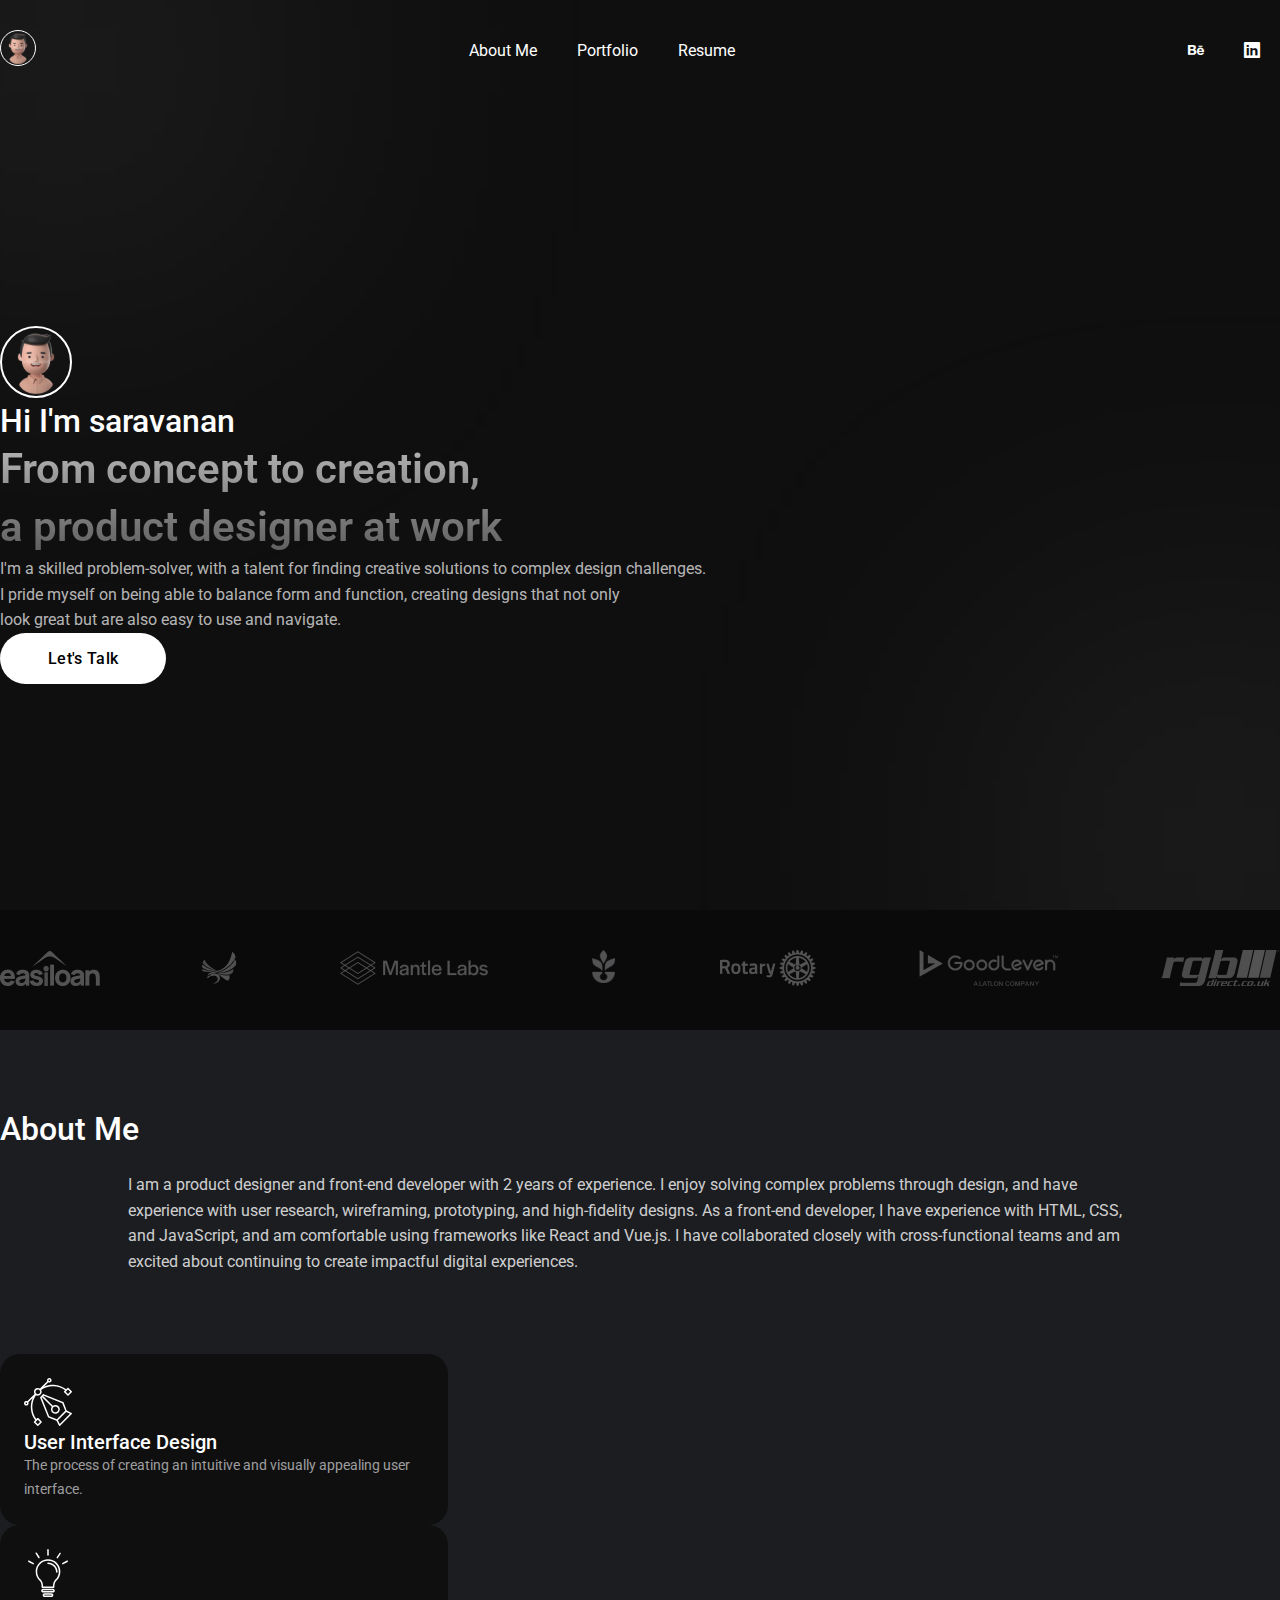
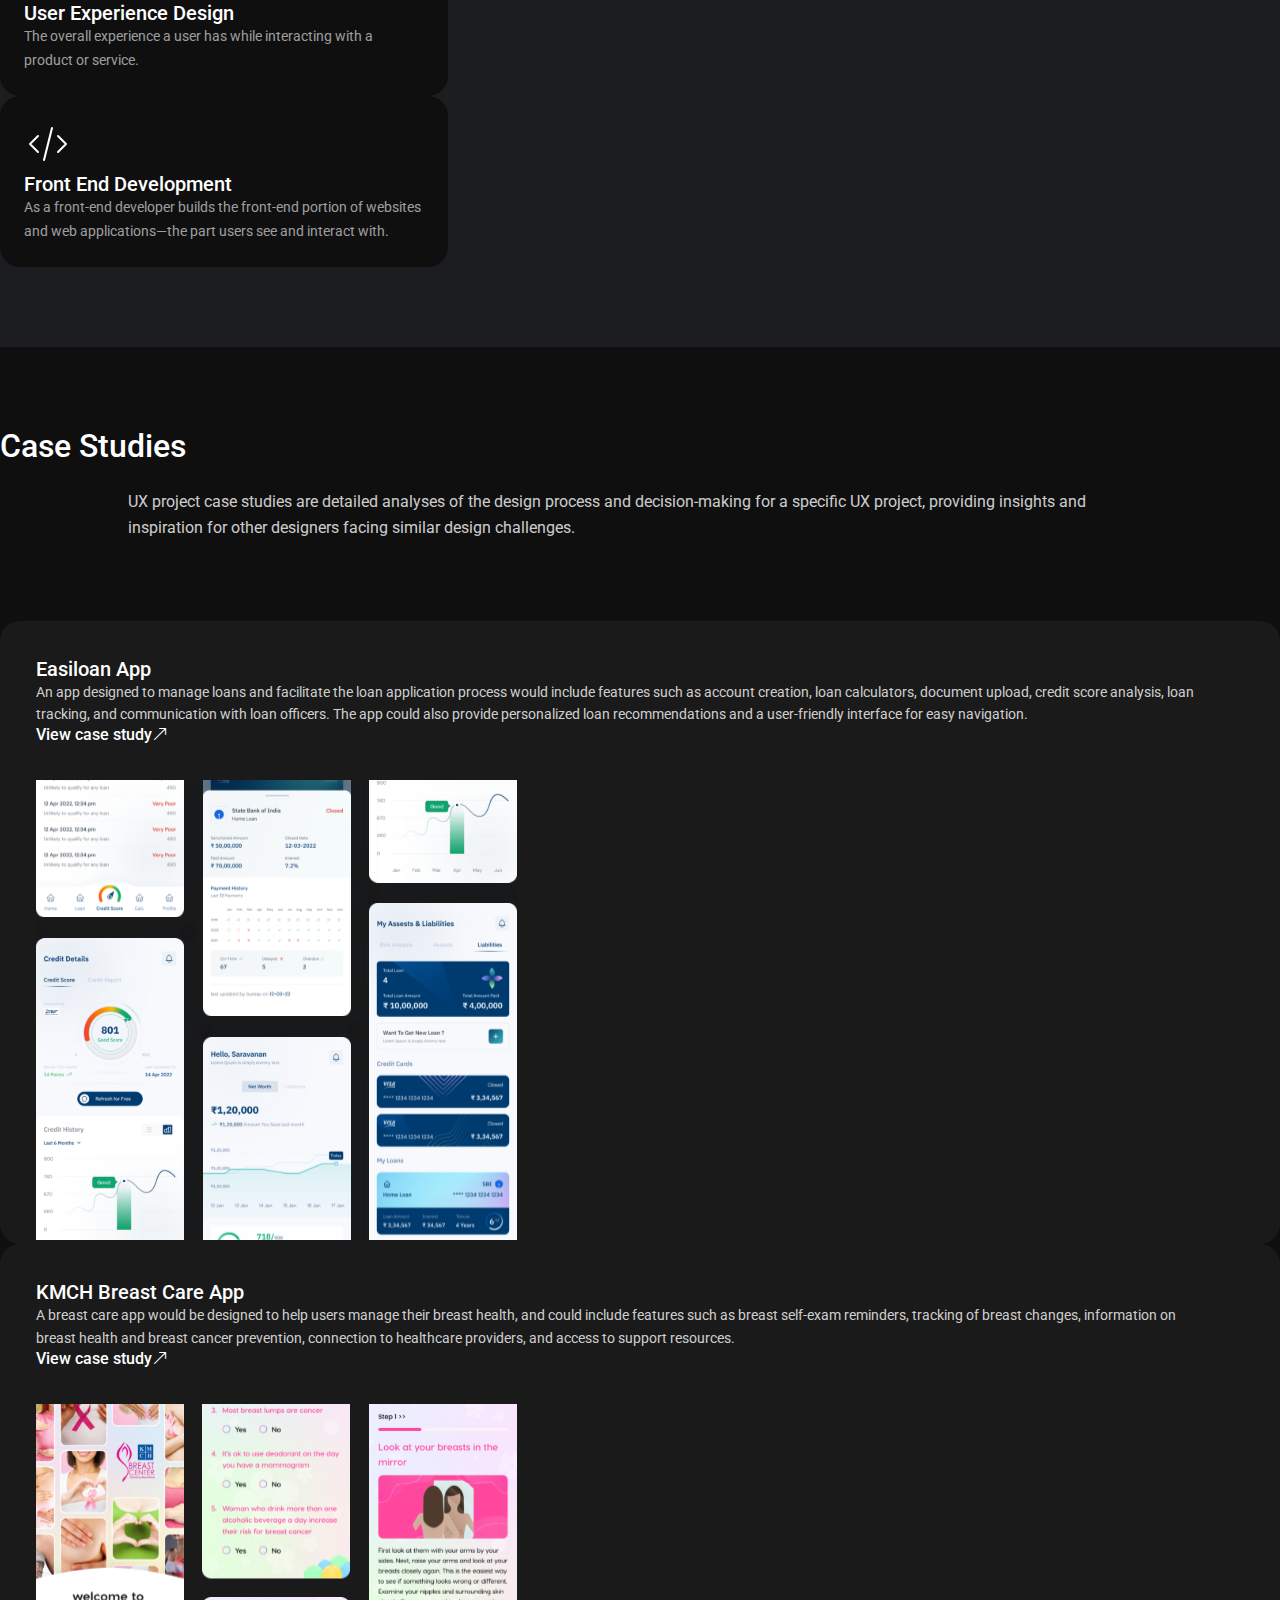
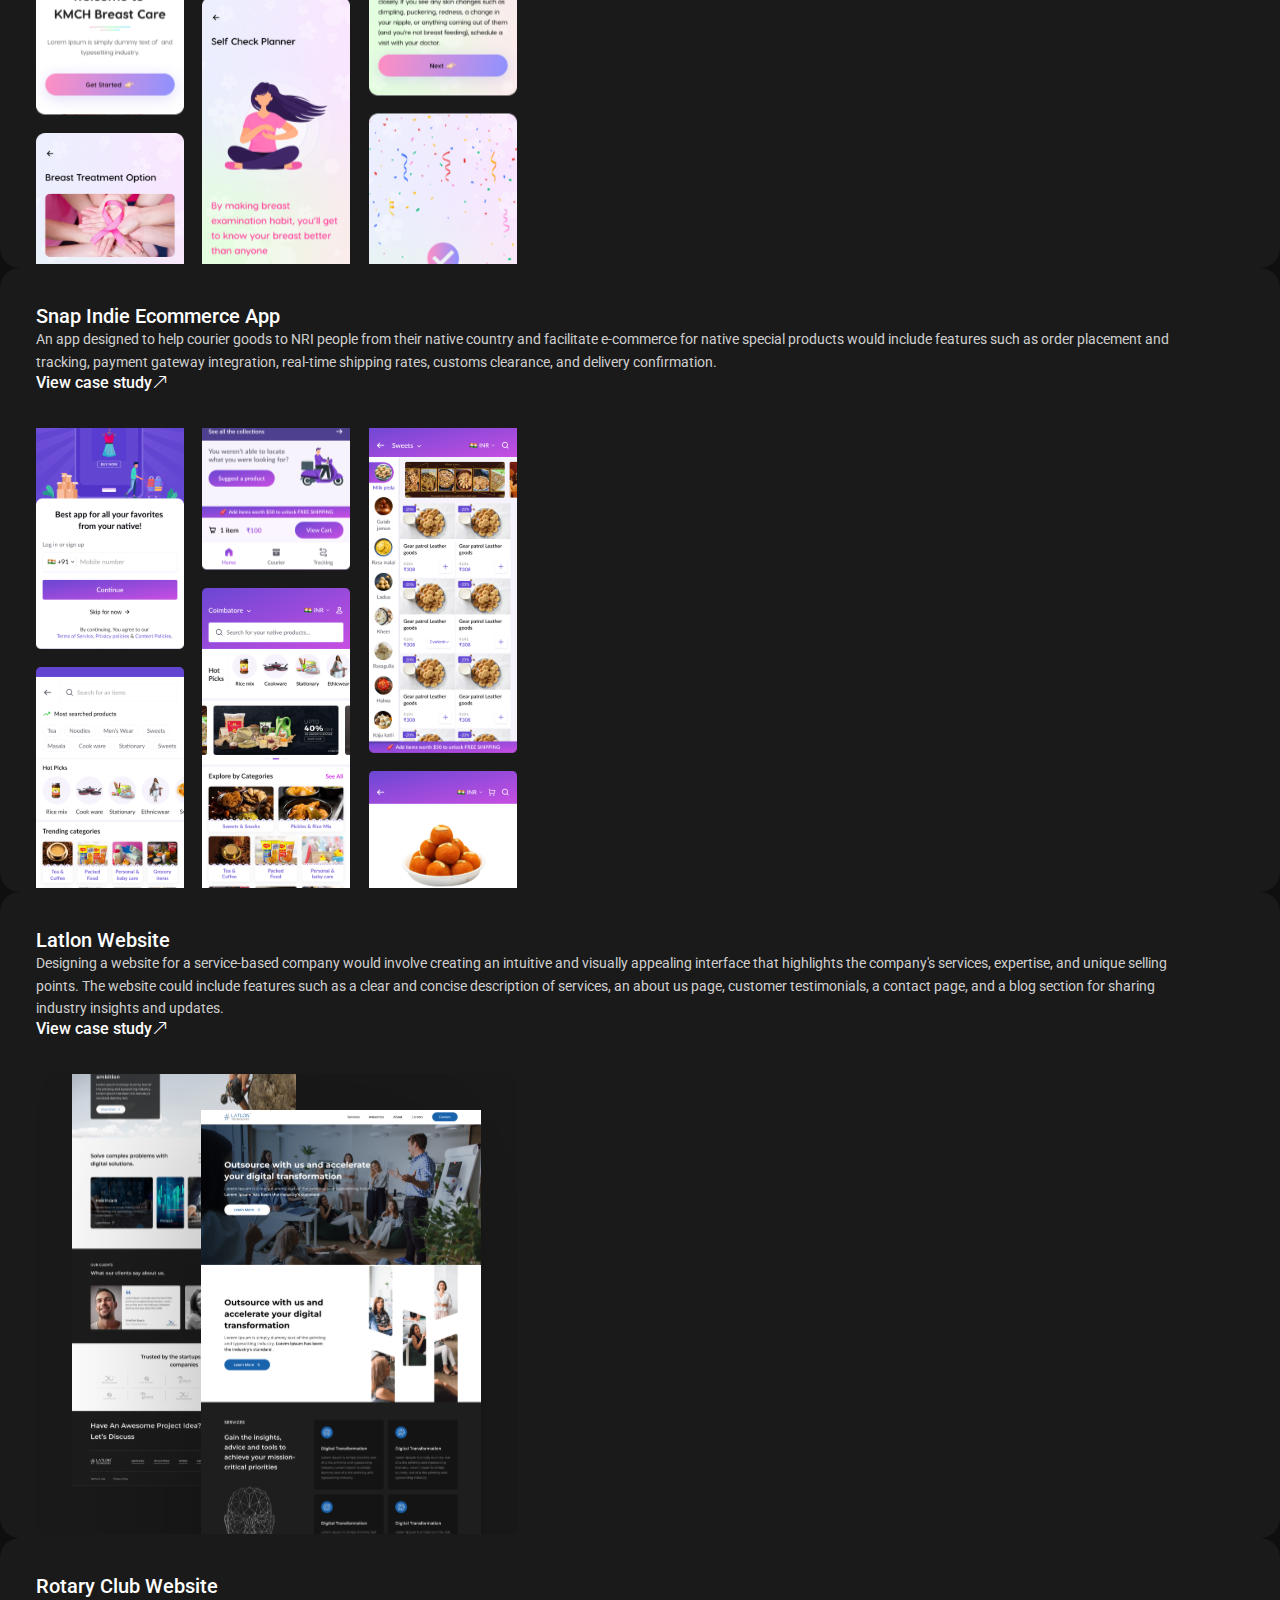
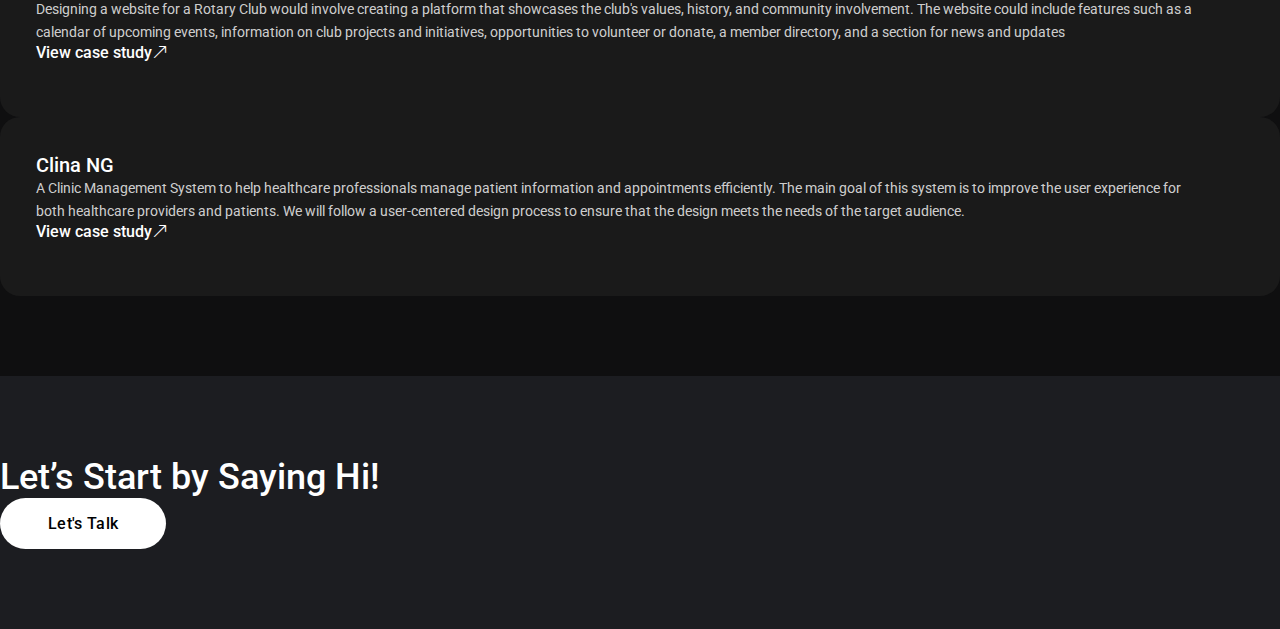
==== index.html @ 3610565e "first commit" ====
<!DOCTYPE html>
<html lang="en">

<head>
    <meta charset="UTF-8">
    <meta http-equiv="X-UA-Compatible" content="IE=edge">
    <meta name="viewport" content="width=device-width, initial-scale=1.0">
    <title>Portfolio Website</title>
    <link rel="icon" type="image/x-icon" href="/images/favicon_io/favicon-32x32.png">
    <link href="https://cdn.jsdelivr.net/npm/bootstrap@5.3.0-alpha1/dist/css/bootstrap.min.css" rel="stylesheet"
        integrity="sha384-GLhlTQ8iRABdZLl6O3oVMWSktQOp6b7In1Zl3/Jr59b6EGGoI1aFkw7cmDA6j6gD" crossorigin="anonymous">
    <script src="https://cdn.jsdelivr.net/npm/bootstrap@5.3.0-alpha1/dist/js/bootstrap.bundle.min.js"
        integrity="sha384-w76AqPfDkMBDXo30jS1Sgez6pr3x5MlQ1ZAGC+nuZB+EYdgRZgiwxhTBTkF7CXvN"
        crossorigin="anonymous"></script>
    <link rel="preconnect" href="https://fonts.googleapis.com">
    <link rel="preconnect" href="https://fonts.gstatic.com" crossorigin>
    <link href="https://fonts.googleapis.com/css2?family=Roboto:wght@400;500;700&display=swap" rel="stylesheet">
    <link rel="stylesheet" href="https://cdn.jsdelivr.net/npm/bootstrap-icons@1.10.3/font/bootstrap-icons.css">
    <link href="./styles/style.css" rel="stylesheet">
</head>

<body>
    <header class="container">
        <div><img src="./Images/Avatar.svg" alt=""></div>
        <ul>
            <li><a href="#About-Us">About Me</a></li>
            <li><a href="#Case-Studies">Portfolio</a></li>
            <li><a href="./Images/Resume.pdf" download>Resume</a></li>
        </ul>
        <ul>
            <!-- <li><a href="https://dribbble.com/Saravanan12" target="_blank"><i class="bi bi-dribbble"></i></a></li> -->
            <li><a href="https://www.behance.net/saravanan510" target="_blank"><i class="bi bi-behance"></i></a></li>
            <li><a href="https://www.linkedin.com/in/saravanan510/" target="_blank"><i class="bi bi-linkedin"></i></a>
            </li>
        </ul>
    </header>

    <section id="Banner">
        <div class="container text-center">
            <img src="./Images/Avatar1.svg" alt="">
            <h3 class="mt-3">Hi I'm saravanan</h3>
            <h1 class="mt-4 mb-3">From concept to creation, <br> a product designer at work</h1>
            <p class="mb-5">I'm a skilled problem-solver, with a talent for finding creative solutions to complex design
                challenges. <br> I pride myself on being able to balance form and function, creating designs that not
                only <br> look great but are also easy to use and navigate.</p>
            <a href="mailto:saravanan5101998@gmail.com"><button>Let's Talk</button></a>
            <!-- <div class="arrow ui">
                <i class="bi bi-send-fill"></i>
                <p class="skill-cursor">Product Designer</p>                
            </div>
            <div class="arrow ux">
                <i class="bi bi-send-fill"></i>
                <p class="skill-cursor">UI/UX Designer</p>                
            </div>
            <div class="arrow product-design">
                <i class="bi bi-send-fill"></i>
                <p class="skill-cursor">UI/UX Designer</p>                
            </div> -->
            <div class="gradient one"></div>
            <div class="gradient two"></div>
        </div>
    </section>

    <section id="Company-Logo">
        <div class="container-fluid">
            <div class="container Logo-Box">
                <a href="https://www.easiloan.com/" target="_blank"><img src="./Images/Easiloan.svg" alt=""></a>
                <a href="https://deskmateglobal.com/" target="_blank"><img src="./Images/Deskmate.svg" alt=""></a>
                <a href="https://www.mantle-labs.com/" target="_blank"><img src="./Images/Mantel labs.svg" alt=""></a>
                <a href="https://calotropis.in/" target="_blank"><img src="./Images/Calotropis.svg" alt=""></a>
                <a href="https://www.rotary.org/en" target="_blank"><img src="./Images/Rotary.svg" alt=""></a>
                <a href="https://www.goodleven.health/" target="_blank"><img src="./Images/Goodleven.svg" alt=""></a>
                <a href="https://www.rgbdirect.co.uk/" target="_blank"><img src="./Images/RGB.svg" alt=""></a>
            </div>
        </div>
    </section>

    <section id="About-Us">
        <div class="container">
            <div class="row">
                <div class="col-12 text-center">
                    <h3>About Me</h3>
                    <p class="tag-line">I am a product designer and front-end developer with 2 years of experience. I
                        enjoy solving complex problems through design, and have experience with user research,
                        wireframing, prototyping, and high-fidelity designs. As a front-end developer, I have experience
                        with HTML, CSS, and JavaScript, and am comfortable using frameworks like React and Vue.js. I
                        have collaborated closely with cross-functional teams and am excited about continuing to create
                        impactful digital experiences.</p>
                </div>
                <div class="col skill-card">
                    <img class="mb-5" src="./Images/Frame.svg" alt="">
                    <h4 class="mb-3">User Interface Design</h4>
                    <p>The process of creating an intuitive and visually appealing user interface.</p>
                </div>
                <div class="col mx-4 skill-card">
                    <img class="mb-5" src="./Images/User Experience Design.svg" alt="">
                    <h4 class="mb-3">User Experience Design</h4>
                    <p>The overall experience a user has while interacting with a product or service.</p>
                </div>
                <div class="col skill-card">
                    <img class="mb-5" src="./Images/Front end development.svg" alt="">
                    <h4 class="mb-3">Front End Development</h4>
                    <p>As a front-end developer builds the front-end portion of websites and web applications—the part
                        users see and interact with.</p>
                </div>
            </div>
        </div>
    </section>

    <section id="Case-Studies">
        <div class="container">
            <div class="row">
                <div class="col-12 text-center">
                    <h3>Case Studies</h3>
                    <p class="tag-line">UX project case studies are detailed analyses of the design process and
                        decision-making for a specific UX project, providing insights and inspiration for other
                        designers facing similar design challenges.</p>
                </div>
                <div class="row mb-5 case-study">
                    <div class="col-6 left-content">
                        <div>
                            <h4 class="mb-4">Easiloan App</h4>
                            <p>An app designed to manage loans and facilitate the loan application process would include
                                features such as account creation, loan calculators, document upload, credit score
                                analysis, loan tracking, and communication with loan officers. The app could also
                                provide personalized loan recommendations and a user-friendly interface for easy
                                navigation.</p>
                        </div>
                        <div class="bottom-link">
                            <a href="Easiloan.html" target="_blank">
                                <h5 class="pe-2">View case study</h5>
                                <i class="bi bi-arrow-up-right"></i>
                            </a>
                        </div>
                    </div>
                    <div class="col-6 right-img text-end">
                        <img src="./Images/Easiloan Cover.svg" alt="">
                    </div>
                </div>
                <div class="row mb-5 case-study">
                    <div class="col-6 left-content">
                        <div>
                            <h4 class="mb-4">KMCH Breast Care App</h4>
                            <p>A breast care app would be designed to help users manage their breast health, and could
                                include features such as breast self-exam reminders, tracking of breast changes,
                                information on breast health and breast cancer prevention, connection to healthcare
                                providers, and access to support resources.</p>
                        </div>
                        <div class="bottom-link">
                            <a href="https://play.google.com/store/apps/details?id=com.kmch.breastcenter" target="_blank">
                                <h5 class="pe-2">View case study</h5>
                                <i class="bi bi-arrow-up-right"></i>
                            </a>
                        </div>
                    </div>
                    <div class="col-6 right-img text-end">
                        <img src="./Images/Breast Care Cover.svg" alt="">
                    </div>
                </div>
                <div class="row mb-5 case-study">
                    <div class="col-6 left-content">
                        <div>
                            <h4 class="mb-4">Snap Indie Ecommerce App</h4>
                            <p>An app designed to help courier goods to NRI people from their native country and
                                facilitate e-commerce for native special products would include features such as order
                                placement and tracking, payment gateway integration, real-time shipping rates, customs
                                clearance, and delivery confirmation. </p>
                        </div>
                        <div class="bottom-link">
                            <a href="snapindie.html" target="_blank">
                                <h5 class="pe-2">View case study</h5>
                                <i class="bi bi-arrow-up-right"></i>
                            </a>
                        </div>
                    </div>
                    <div class="col-6 right-img text-end">
                        <img src="./Images/Snap Indie Cover.svg" alt="">
                    </div>
                </div>
                <div class="row mb-5 case-study">
                    <div class="col-6 left-content">
                        <div>
                            <h4 class="mb-4">Latlon Website</h4>
                            <p>Designing a website for a service-based company would involve creating an intuitive and
                                visually appealing interface that highlights the company's services, expertise, and
                                unique selling points. The website could include features such as a clear and concise
                                description of services, an about us page, customer testimonials, a contact page, and a
                                blog section for sharing industry insights and updates. </p>
                        </div>
                        <div class="bottom-link">
                            <a href="Latlonweb.html" target="_blank">
                                <h5 class="pe-2">View case study</h5>
                                <i class="bi bi-arrow-up-right"></i>
                            </a>
                        </div>
                    </div>
                    <div class="col-6 right-img text-end">
                        <img src="./Images/Latlon Website Cover.svg" alt="">
                    </div>
                </div>
                <div class="row mb-5 case-study">
                    <div class="col-6 left-content">
                        <div>
                            <h4 class="mb-4">Rotary Club Website</h4>
                            <p>Designing a website for a Rotary Club would involve creating a platform that showcases
                                the club's values, history, and community involvement. The website could include
                                features such as a calendar of upcoming events, information on club projects and
                                initiatives, opportunities to volunteer or donate, a member directory, and a section for
                                news and updates </p>
                        </div>
                        <div class="bottom-link">
                            <a href="Rotaryweb.html" target="_blank">
                                <h5 class="pe-2">View case study</h5>
                                <i class="bi bi-arrow-up-right"></i>
                            </a>
                        </div>
                    </div>
                    <div class="col-6 right-img text-end">
                        <img src="./Images/Rotary Website Cover.svg" alt="">
                    </div>
                </div>
                <div class="row mb-5 case-study">
                    <div class="col-6 left-content">
                        <div>
                            <h4 class="mb-4">Clina NG</h4>
                            <p>A Clinic Management System to help healthcare professionals manage patient information
                                and appointments efficiently. The main goal of this system is to improve the user
                                experience for both healthcare providers and patients. We will follow a user-centered
                                design process to ensure that the design meets the needs of the target audience. </p>
                        </div>
                        <div class="bottom-link">
                            <a href="Clinang.html" target="_blank">
                                <h5 class="pe-2">View case study</h5>
                                <i class="bi bi-arrow-up-right"></i>
                            </a>
                        </div>
                    </div>
                    <div class="col-6 right-img text-end">
                        <img src="./Images/ClinaNG Cover.svg" alt="">
                    </div>
                </div>
            </div>
        </div>
    </section>

    <section id="footer">
        <div class="container text-center">
            <h2 class="mb-4">Let’s Start by Saying Hi!</h2>
            <a href="mailto:saravanan5101998@gmail.com"><button>Let's Talk</button></a>
        </div>
    </section>

</body>

</html>
---- styles/style.css ----
@charset "UTF-8";
* {
  padding: 0;
  margin: 0;
  font-family: "Roboto", sans-serif;
}

body {
  background: hsl(234, 4%, 6%);
}

h2 {
  font-size: 36px;
  font-weight: 500;
  color: hsla(0, 0%, 100%, 0.3);
}

h3 {
  font-size: 32px;
  font-weight: 500;
  color: #FFFFFF;
}

h4 {
  font-size: 20px;
  font-weight: 500;
  color: #FFFFFF;
}

h5 {
  font-size: 16px;
  font-weight: 500;
  color: #FFFFFF;
}

p {
  font-size: 14px;
  font-weight: 400;
  color: hsla(0, 0%, 100%, 0.8);
  line-height: 160%;
}

a {
  color: white;
  text-decoration: none;
}

.tag-line {
  font-size: 16px;
  line-height: 160%;
  color: hsla(0, 0%, 100%, 0.8);
  width: 80%;
  margin: 24px auto 80px;
}

button {
  border: none;
  font-size: 16px;
  font-weight: 500;
  letter-spacing: 0.02em;
  color: hsl(0, 0%, 0%);
  background-color: #FFFFFF;
  padding: 16px 48px;
  border-radius: 70px;
}

header {
  display: flex;
  justify-content: space-between;
  align-items: center;
  padding: 30px 0;
}
header ul {
  margin: 0;
  list-style-type: none;
  display: flex;
  align-items: center;
}
header ul li {
  padding: 0px 20px;
}

#Banner {
  display: flex;
  align-items: center;
  height: 90vh;
}
#Banner h1 {
  font-size: 42px;
  font-weight: 600;
  line-height: 138%;
  background: linear-gradient(180deg, #FFFFFF -75.86%, rgba(255, 255, 255, 0) 183.19%);
  -webkit-background-clip: text;
  -webkit-text-fill-color: transparent;
  background-clip: text;
  -webkit-text-emphasis-color: transparent;
          text-emphasis-color: transparent;
}
#Banner p {
  color: hsla(0, 0%, 100%, 0.705);
  font-size: 16px;
  font-weight: 400;
  line-height: 160%;
}
#Banner .arrow {
  text-align: right;
  display: inline-block;
  position: absolute;
}
#Banner .arrow p {
  padding: 8px 24px;
  background: hsl(0, 0%, 16%);
  border-radius: 50px;
  margin: -12px 32px 0 0;
  font-size: 14px;
  letter-spacing: 0.4px;
}
#Banner .arrow i {
  font-size: 28px;
  color: hsl(0, 0%, 16%);
}
#Banner .ui {
  top: 300px;
  left: 420px;
}
#Banner .ux {
  top: 500px;
  right: 300px;
}
#Banner .product-design {
  top: 720px;
  left: 460px;
}
#Banner .gradient {
  height: 120px;
  width: 120px;
  background: #e6e6e6;
  filter: blur(220px);
  position: absolute;
  z-index: -1;
}
#Banner .one {
  top: 0;
  left: 0;
}
#Banner .two {
  bottom: 0;
  right: 0;
}

#Company-Logo {
  background-color: hsl(228, 4%, 4%);
}
#Company-Logo .Logo-Box {
  height: 120px;
  display: flex;
  align-items: center;
  justify-content: space-between;
}

#About-Us {
  padding: 80px 0;
  background-color: hsl(234, 8%, 12%);
}
#About-Us .skill-card {
  background-color: hsl(240, 3%, 6%);
  padding: 24px;
  border-radius: 20px;
  width: 400px;
}
#About-Us .skill-card p {
  font-size: 14px;
  font-weight: 400;
  line-height: 168%;
  color: hsla(0, 0%, 100%, 0.6);
}

#Case-Studies {
  padding: 80px 0;
}
#Case-Studies .case-study {
  background-color: hsl(0, 0%, 10%);
  border-radius: 20px;
  padding: 0 36px;
}
#Case-Studies .case-study .left-content {
  padding: 36px 36px 36px 0;
  display: flex;
  flex-direction: column;
  justify-content: space-between;
}
#Case-Studies .case-study .left-content .bottom-link a {
  text-decoration: none;
  display: flex;
  align-items: center;
}
#Case-Studies .case-study .left-content .bottom-link a i {
  color: #FFFFFF;
}

#footer {
  padding: 80px 0;
  background-color: hsl(234, 8%, 12%);
}
#footer h2 {
  color: #FFFFFF;
}

ul.breadcrumb {
  padding: 10px 16px;
  list-style: none;
  margin: 0;
  padding: 0;
}
ul.breadcrumb li {
  display: inline;
  font-size: 16px;
  color: rgba(255, 255, 255, 0.6);
}
ul.breadcrumb li a {
  color: rgb(255, 255, 255);
  text-decoration: none;
}
ul.breadcrumb li a:hover {
  color: rgba(255, 255, 255, 0.8);
  text-decoration: none;
}

ul.breadcrumb li + li:before {
  padding: 8px;
  color: rgba(255, 255, 255, 0.6);
  content: "/ ";
}/*# sourceMappingURL=style.css.map */
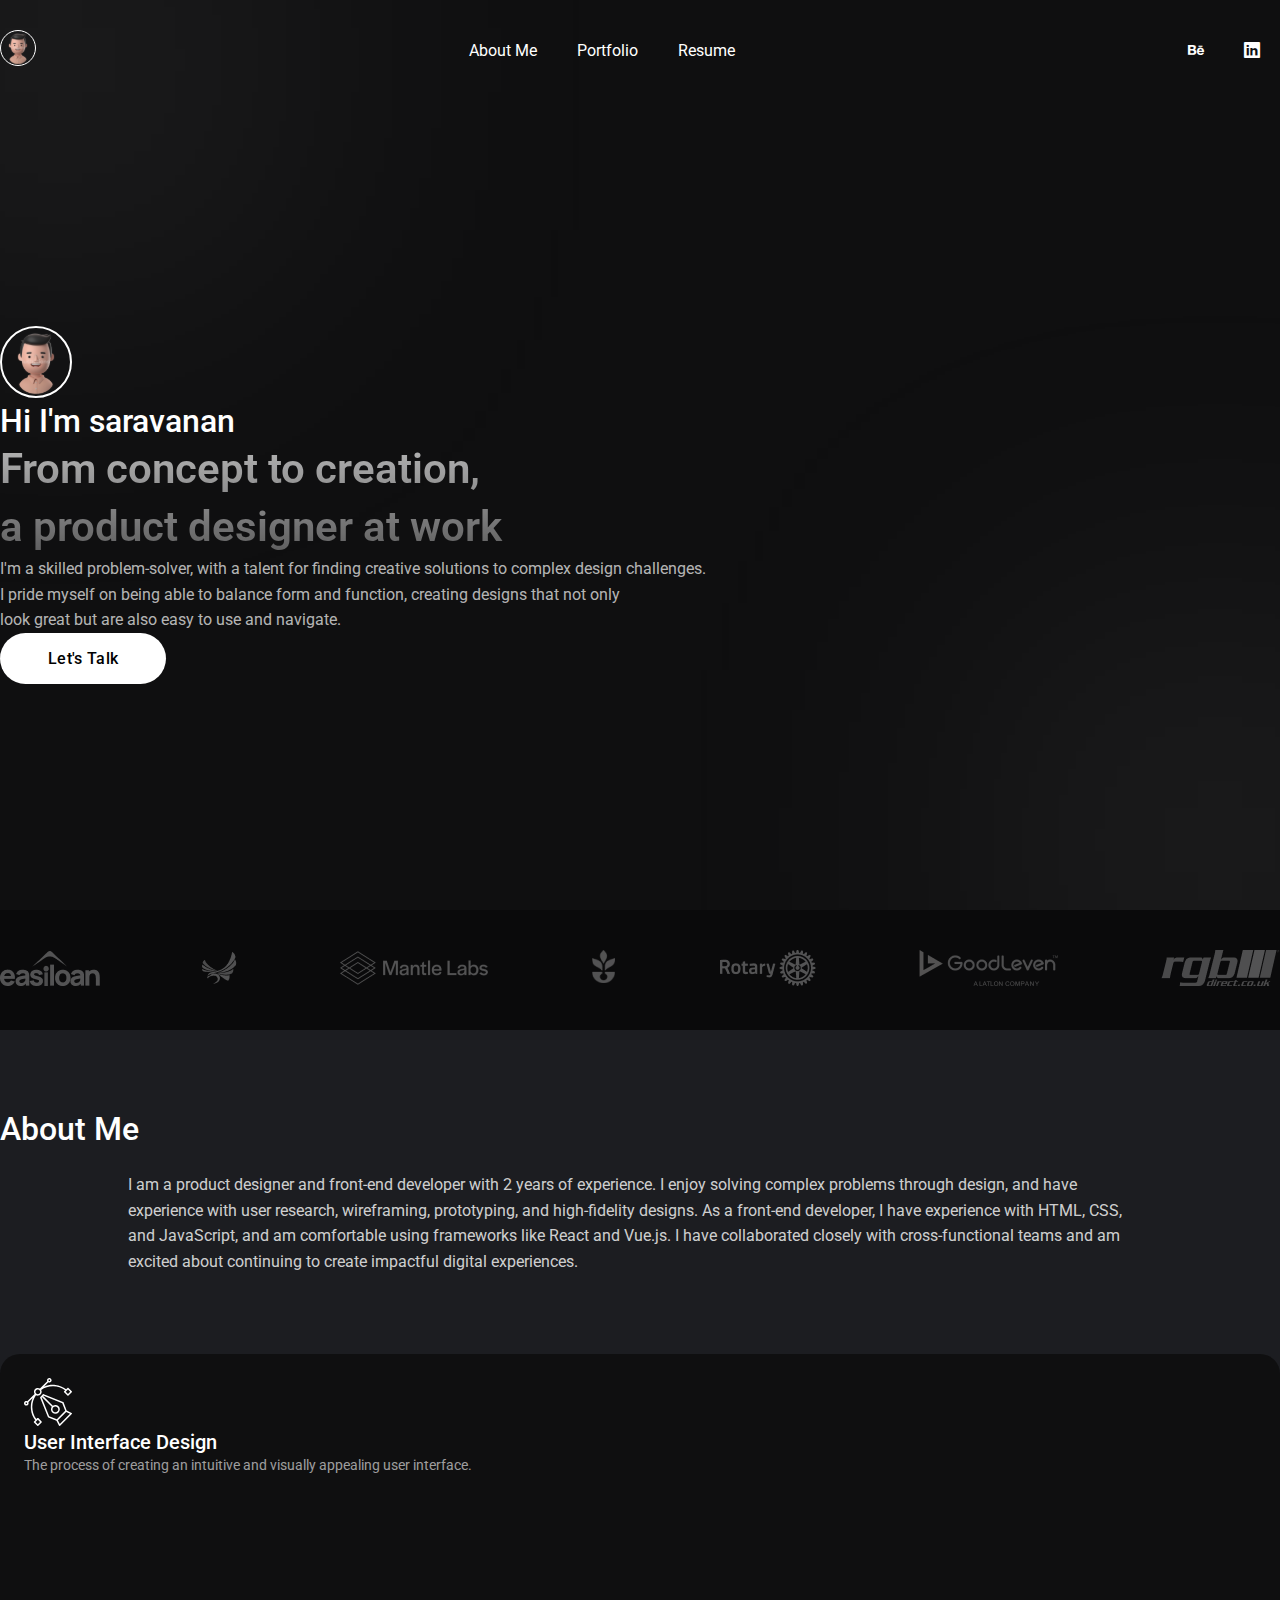
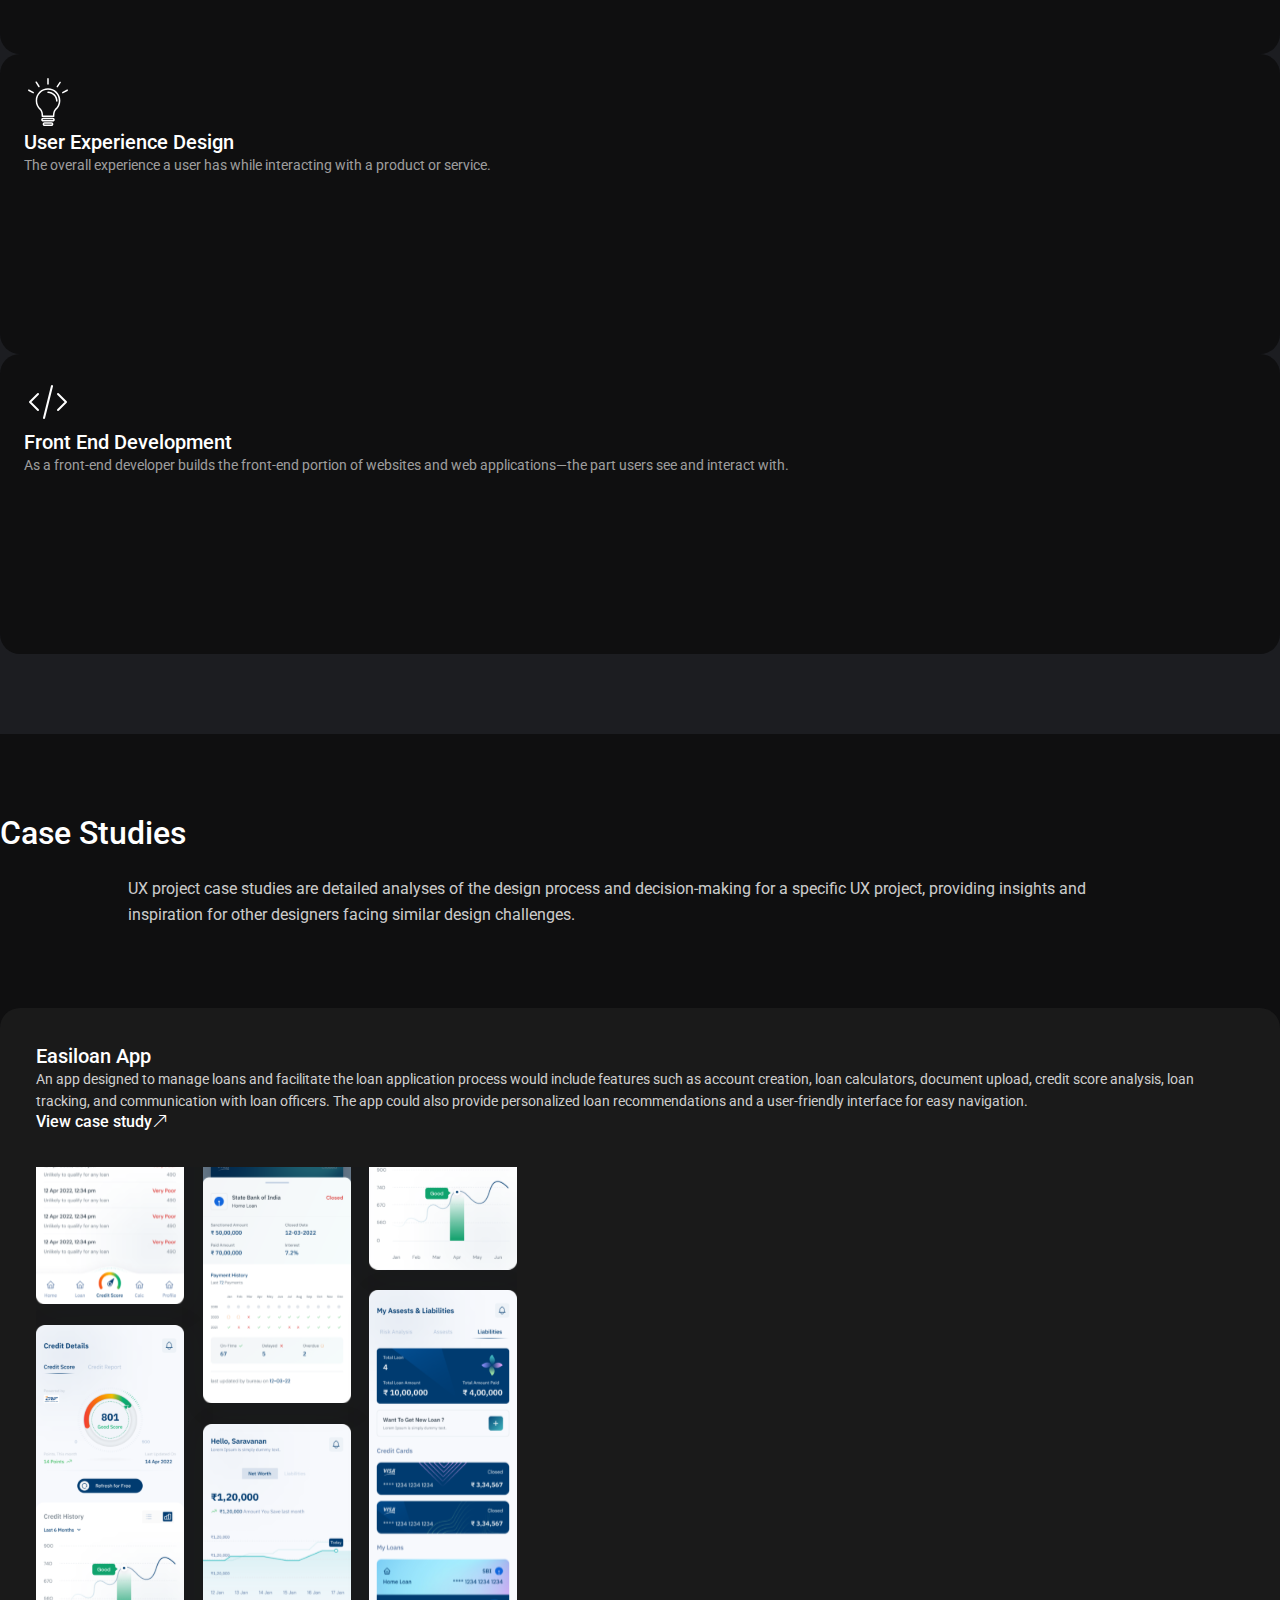
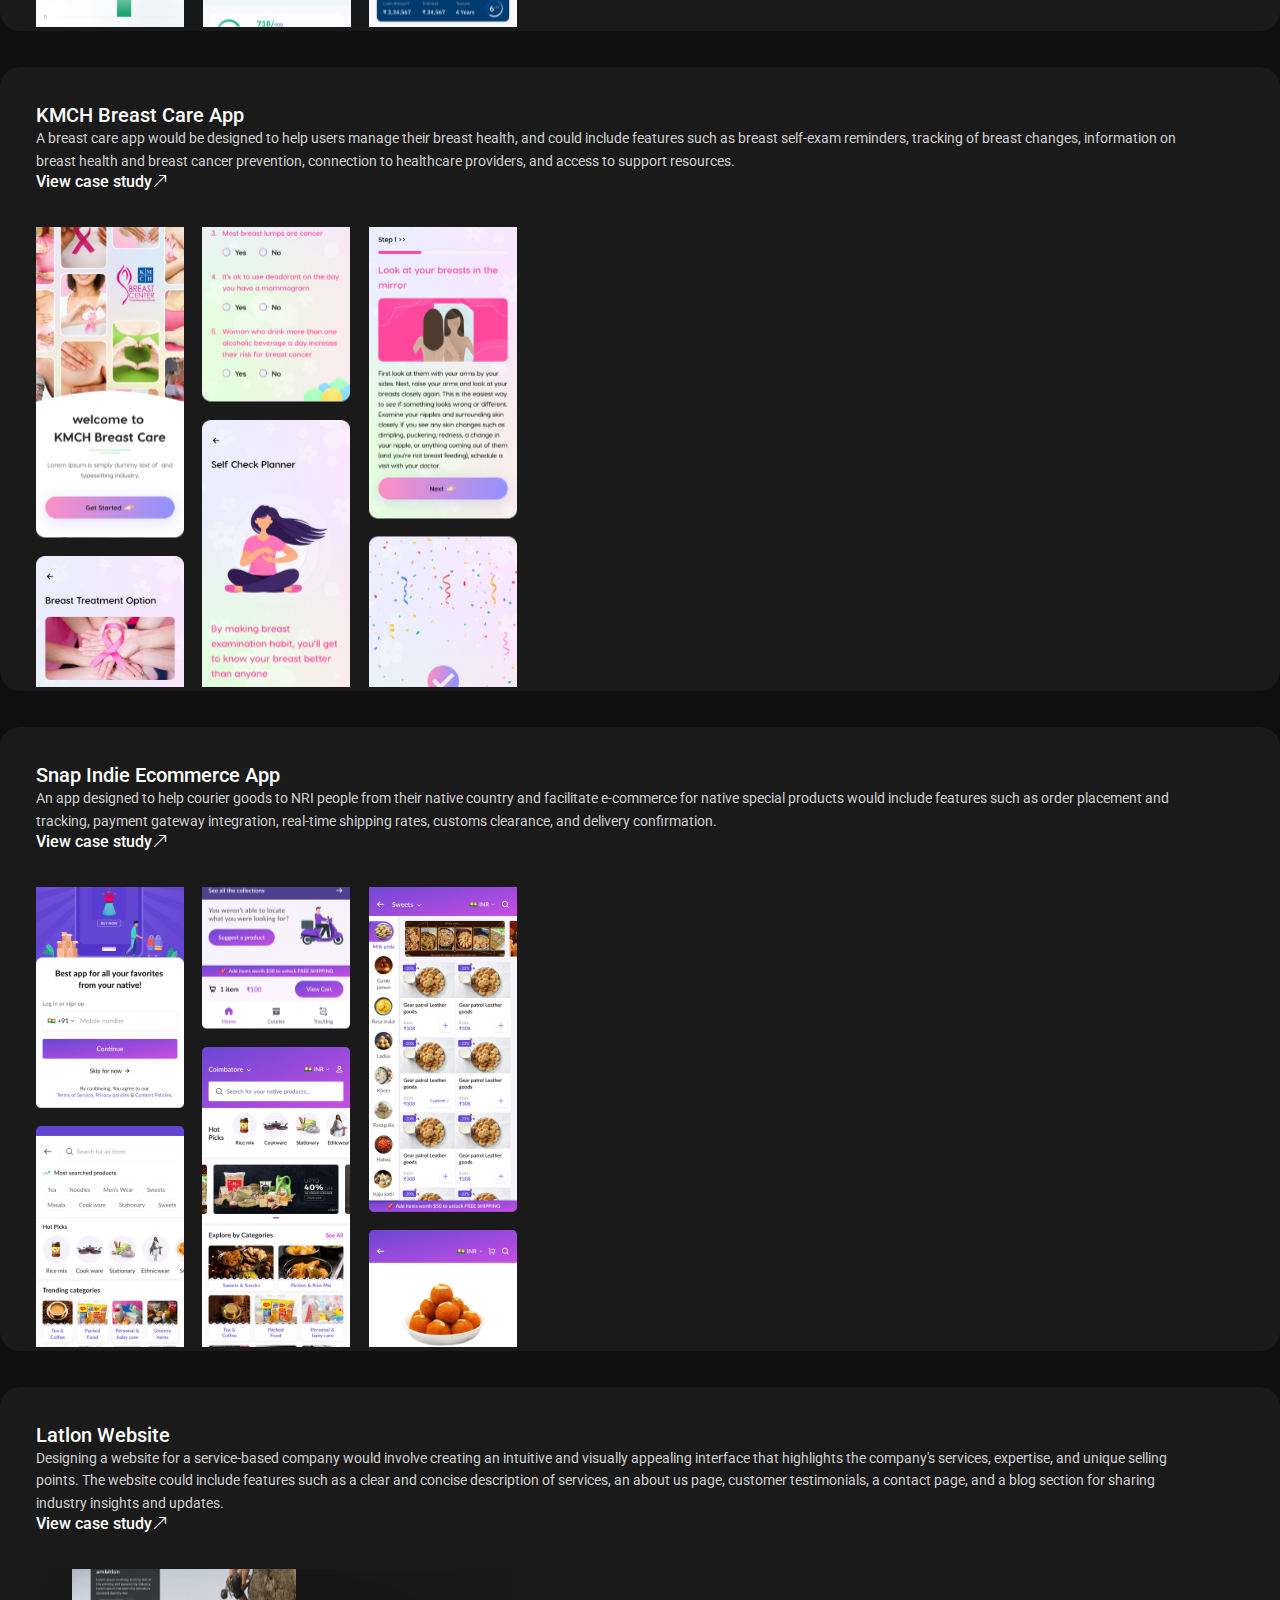
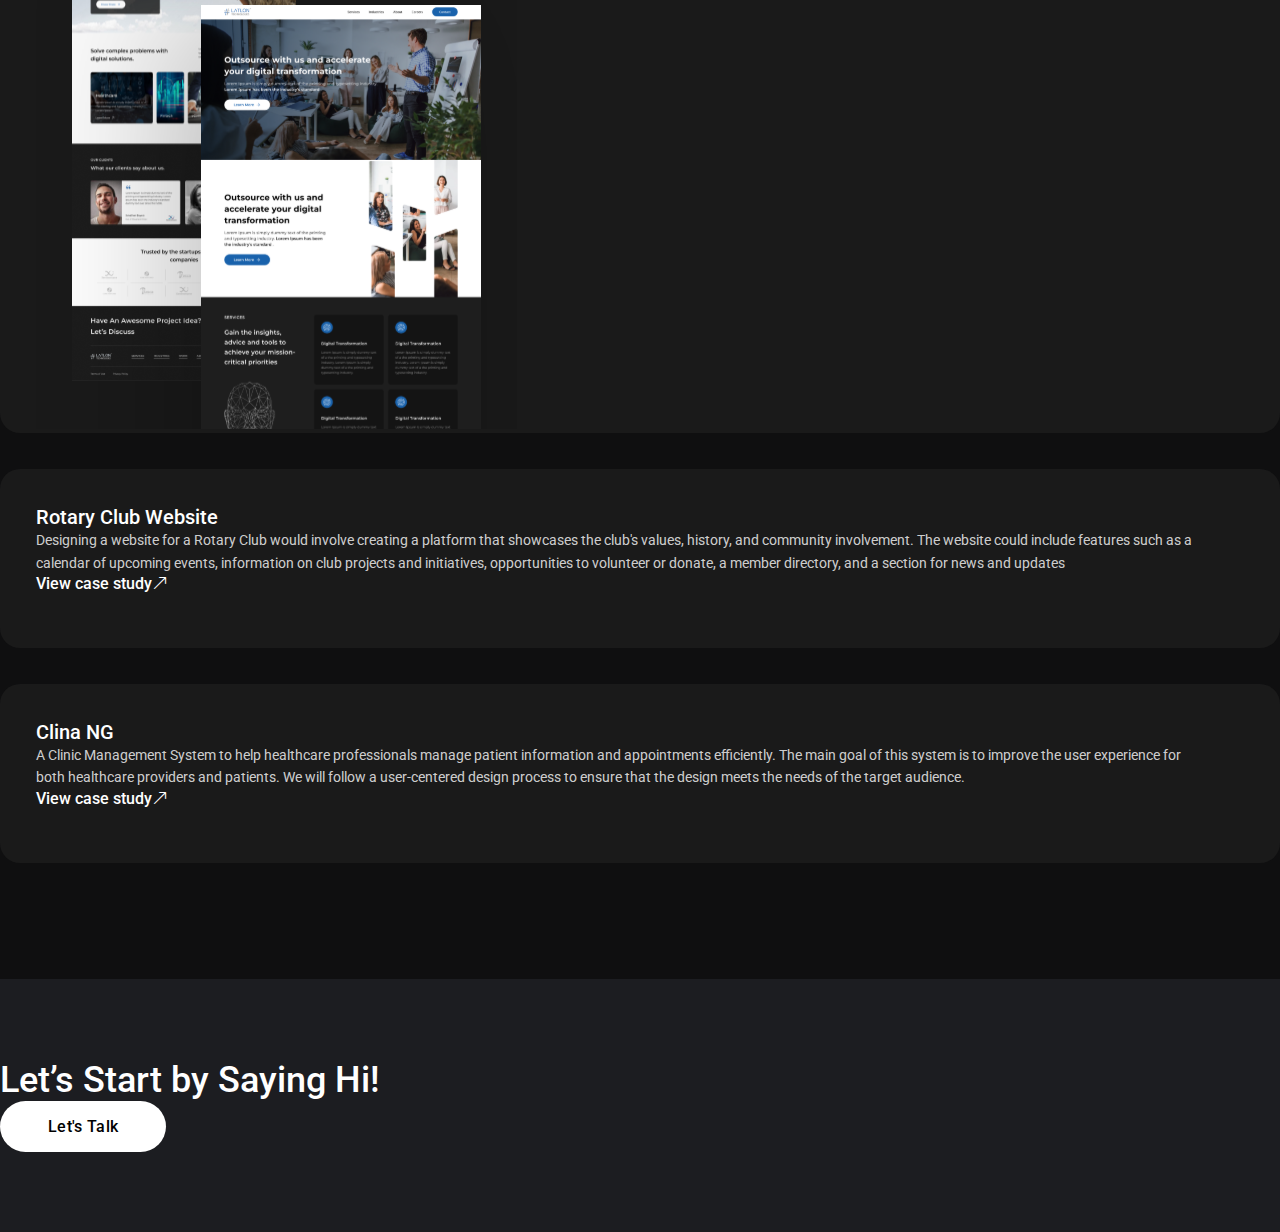
==== commit e8da8172: "latest" ====
--- a/index.html
+++ b/index.html
@@ -33,6 +33,7 @@
             <li><a href="https://www.linkedin.com/in/saravanan510/" target="_blank"><i class="bi bi-linkedin"></i></a>
             </li>
         </ul>
+        <div id="menu"><img src="./Images/menu-line.svg" alt=""></div>
     </header>
 
     <section id="Banner">
@@ -63,7 +64,8 @@
 
     <section id="Company-Logo">
         <div class="container-fluid">
-            <div class="container Logo-Box">
+            <div class="container">
+                <div class="Logo-Box">
                 <a href="https://www.easiloan.com/" target="_blank"><img src="./Images/Easiloan.svg" alt=""></a>
                 <a href="https://deskmateglobal.com/" target="_blank"><img src="./Images/Deskmate.svg" alt=""></a>
                 <a href="https://www.mantle-labs.com/" target="_blank"><img src="./Images/Mantel labs.svg" alt=""></a>
@@ -71,6 +73,7 @@
                 <a href="https://www.rotary.org/en" target="_blank"><img src="./Images/Rotary.svg" alt=""></a>
                 <a href="https://www.goodleven.health/" target="_blank"><img src="./Images/Goodleven.svg" alt=""></a>
                 <a href="https://www.rgbdirect.co.uk/" target="_blank"><img src="./Images/RGB.svg" alt=""></a>
+                </div>                
             </div>
         </div>
     </section>
@@ -78,7 +81,7 @@
     <section id="About-Us">
         <div class="container">
             <div class="row">
-                <div class="col-12 text-center">
+                <div class="col-12  col-sm-12 text-center">
                     <h3>About Me</h3>
                     <p class="tag-line">I am a product designer and front-end developer with 2 years of experience. I
                         enjoy solving complex problems through design, and have experience with user research,
@@ -87,23 +90,38 @@
                         have collaborated closely with cross-functional teams and am excited about continuing to create
                         impactful digital experiences.</p>
                 </div>
-                <div class="col skill-card">
-                    <img class="mb-5" src="./Images/Frame.svg" alt="">
-                    <h4 class="mb-3">User Interface Design</h4>
-                    <p>The process of creating an intuitive and visually appealing user interface.</p>
-                </div>
-                <div class="col mx-4 skill-card">
-                    <img class="mb-5" src="./Images/User Experience Design.svg" alt="">
-                    <h4 class="mb-3">User Experience Design</h4>
-                    <p>The overall experience a user has while interacting with a product or service.</p>
-                </div>
-                <div class="col skill-card">
-                    <img class="mb-5" src="./Images/Front end development.svg" alt="">
-                    <h4 class="mb-3">Front End Development</h4>
-                    <p>As a front-end developer builds the front-end portion of websites and web applications—the part
-                        users see and interact with.</p>
-                </div>
-            </div>
+            </div>
+
+            <div class="row g-3">
+                <div class="col-lg-4 col-md-12">
+                    <div class="skill-card">
+                        <img class="mb-5" src="./Images/Frame.svg" alt="">
+                        <h4 class="mb-3">User Interface Design</h4>
+                        <p>The process of creating an intuitive and visually appealing user interface.</p>
+                    </div>
+                </div>
+
+                <div class="col-lg-4 col-md-12">
+                    <div class="skill-card">
+                        <img class="mb-5" src="./Images/User Experience Design.svg" alt="">
+                        <h4 class="mb-3">User Experience Design</h4>
+                        <p>The overall experience a user has while interacting with a product or service.</p>
+                    </div>
+                </div>
+
+                <div class="col-lg-4 col-md-12">
+                    <div class="skill-card">
+                        <img class="mb-5" src="./Images/Front end development.svg" alt="">
+                        <h4 class="mb-3">Front End Development</h4>
+                        <p>As a front-end developer builds the front-end portion of websites and web applications—the
+                            part
+                            users see and interact with.</p>
+                    </div>
+                </div>
+
+            </div>
+
+        </div>
         </div>
     </section>
 
@@ -116,129 +134,186 @@
                         decision-making for a specific UX project, providing insights and inspiration for other
                         designers facing similar design challenges.</p>
                 </div>
-                <div class="row mb-5 case-study">
-                    <div class="col-6 left-content">
-                        <div>
-                            <h4 class="mb-4">Easiloan App</h4>
-                            <p>An app designed to manage loans and facilitate the loan application process would include
-                                features such as account creation, loan calculators, document upload, credit score
-                                analysis, loan tracking, and communication with loan officers. The app could also
-                                provide personalized loan recommendations and a user-friendly interface for easy
-                                navigation.</p>
-                        </div>
-                        <div class="bottom-link">
-                            <a href="Easiloan.html" target="_blank">
-                                <h5 class="pe-2">View case study</h5>
-                                <i class="bi bi-arrow-up-right"></i>
-                            </a>
-                        </div>
-                    </div>
-                    <div class="col-6 right-img text-end">
-                        <img src="./Images/Easiloan Cover.svg" alt="">
-                    </div>
-                </div>
-                <div class="row mb-5 case-study">
-                    <div class="col-6 left-content">
-                        <div>
-                            <h4 class="mb-4">KMCH Breast Care App</h4>
-                            <p>A breast care app would be designed to help users manage their breast health, and could
-                                include features such as breast self-exam reminders, tracking of breast changes,
-                                information on breast health and breast cancer prevention, connection to healthcare
-                                providers, and access to support resources.</p>
-                        </div>
-                        <div class="bottom-link">
-                            <a href="https://play.google.com/store/apps/details?id=com.kmch.breastcenter" target="_blank">
-                                <h5 class="pe-2">View case study</h5>
-                                <i class="bi bi-arrow-up-right"></i>
-                            </a>
-                        </div>
-                    </div>
-                    <div class="col-6 right-img text-end">
-                        <img src="./Images/Breast Care Cover.svg" alt="">
-                    </div>
-                </div>
-                <div class="row mb-5 case-study">
-                    <div class="col-6 left-content">
-                        <div>
-                            <h4 class="mb-4">Snap Indie Ecommerce App</h4>
-                            <p>An app designed to help courier goods to NRI people from their native country and
-                                facilitate e-commerce for native special products would include features such as order
-                                placement and tracking, payment gateway integration, real-time shipping rates, customs
-                                clearance, and delivery confirmation. </p>
-                        </div>
-                        <div class="bottom-link">
-                            <a href="snapindie.html" target="_blank">
-                                <h5 class="pe-2">View case study</h5>
-                                <i class="bi bi-arrow-up-right"></i>
-                            </a>
-                        </div>
-                    </div>
-                    <div class="col-6 right-img text-end">
-                        <img src="./Images/Snap Indie Cover.svg" alt="">
-                    </div>
-                </div>
-                <div class="row mb-5 case-study">
-                    <div class="col-6 left-content">
-                        <div>
-                            <h4 class="mb-4">Latlon Website</h4>
-                            <p>Designing a website for a service-based company would involve creating an intuitive and
-                                visually appealing interface that highlights the company's services, expertise, and
-                                unique selling points. The website could include features such as a clear and concise
-                                description of services, an about us page, customer testimonials, a contact page, and a
-                                blog section for sharing industry insights and updates. </p>
-                        </div>
-                        <div class="bottom-link">
-                            <a href="Latlonweb.html" target="_blank">
-                                <h5 class="pe-2">View case study</h5>
-                                <i class="bi bi-arrow-up-right"></i>
-                            </a>
-                        </div>
-                    </div>
-                    <div class="col-6 right-img text-end">
-                        <img src="./Images/Latlon Website Cover.svg" alt="">
-                    </div>
-                </div>
-                <div class="row mb-5 case-study">
-                    <div class="col-6 left-content">
-                        <div>
-                            <h4 class="mb-4">Rotary Club Website</h4>
-                            <p>Designing a website for a Rotary Club would involve creating a platform that showcases
-                                the club's values, history, and community involvement. The website could include
-                                features such as a calendar of upcoming events, information on club projects and
-                                initiatives, opportunities to volunteer or donate, a member directory, and a section for
-                                news and updates </p>
-                        </div>
-                        <div class="bottom-link">
-                            <a href="Rotaryweb.html" target="_blank">
-                                <h5 class="pe-2">View case study</h5>
-                                <i class="bi bi-arrow-up-right"></i>
-                            </a>
-                        </div>
-                    </div>
-                    <div class="col-6 right-img text-end">
-                        <img src="./Images/Rotary Website Cover.svg" alt="">
-                    </div>
-                </div>
-                <div class="row mb-5 case-study">
-                    <div class="col-6 left-content">
-                        <div>
-                            <h4 class="mb-4">Clina NG</h4>
-                            <p>A Clinic Management System to help healthcare professionals manage patient information
-                                and appointments efficiently. The main goal of this system is to improve the user
-                                experience for both healthcare providers and patients. We will follow a user-centered
-                                design process to ensure that the design meets the needs of the target audience. </p>
-                        </div>
-                        <div class="bottom-link">
-                            <a href="Clinang.html" target="_blank">
-                                <h5 class="pe-2">View case study</h5>
-                                <i class="bi bi-arrow-up-right"></i>
-                            </a>
-                        </div>
-                    </div>
-                    <div class="col-6 right-img text-end">
-                        <img src="./Images/ClinaNG Cover.svg" alt="">
-                    </div>
-                </div>
+                <div class="case-study">
+                    <div class="row">
+                        <div class="col-lg-6 col-sm-12">
+                            <div class="left-content">
+                                <div>
+                                    <h4 class="mb-4">Easiloan App</h4>
+                                    <p>An app designed to manage loans and facilitate the loan application process would
+                                        include
+                                        features such as account creation, loan calculators, document upload, credit
+                                        score
+                                        analysis, loan tracking, and communication with loan officers. The app could
+                                        also
+                                        provide personalized loan recommendations and a user-friendly interface for easy
+                                        navigation.</p>
+                                </div>
+                                <div class="bottom-link">
+                                    <a href="Easiloan.html" target="_blank">
+                                        <h5 class="pe-2">View case study</h5>
+                                        <i class="bi bi-arrow-up-right"></i>
+                                    </a>
+                                </div>
+                            </div>
+                        </div>
+                        <div class="col-lg-6 col-sm-12 right-img text-end">
+                            <img src="./Images/Easiloan Cover.svg" alt="">
+                        </div>
+                    </div>
+                </div>
+
+                <!-- KMCH Breast Care App -->
+
+                <div class="case-study">
+                    <div class="row">
+                        <div class="col-lg-6 col-sm-12">
+                            <div class="left-content">
+                                <div>
+                                    <h4 class="mb-4">KMCH Breast Care App</h4>
+                                    <p>A breast care app would be designed to help users manage their breast health, and
+                                        could
+                                        include features such as breast self-exam reminders, tracking of breast changes,
+                                        information on breast health and breast cancer prevention, connection to
+                                        healthcare
+                                        providers, and access to support resources.</p>
+                                </div>
+                                <div class="bottom-link">
+                                    <a href="Breastcareapp.html" target="_blank">
+                                        <h5 class="pe-2">View case study</h5>
+                                        <i class="bi bi-arrow-up-right"></i>
+                                    </a>
+                                </div>
+                            </div>
+                        </div>
+                        <div class="col-lg-6 col-sm-12 right-img text-end">
+                            <img src="./Images/Breast Care Cover.svg" alt="">
+                        </div>
+                    </div>
+                </div>
+
+                <!-- Snap Indie Ecommerce App -->
+
+                <div class="case-study">
+                    <div class="row">
+                        <div class="col-lg-6 col-sm-12">
+                            <div class="left-content">
+                                <div>
+                                    <h4 class="mb-4">Snap Indie Ecommerce App</h4>
+                                    <p>An app designed to help courier goods to NRI people from their native country and
+                                        facilitate e-commerce for native special products would include features such as
+                                        order
+                                        placement and tracking, payment gateway integration, real-time shipping rates,
+                                        customs
+                                        clearance, and delivery confirmation. </p>
+                                </div>
+                                <div class="bottom-link">
+                                    <a href="snapindie.html" target="_blank">
+                                        <h5 class="pe-2">View case study</h5>
+                                        <i class="bi bi-arrow-up-right"></i>
+                                    </a>
+                                </div>
+                            </div>
+                        </div>
+                        <div class="col-lg-6 col-sm-12 right-img text-end">
+                            <img src="./Images/Snap Indie Cover.svg" alt="">
+                        </div>
+                    </div>
+                </div>
+
+                <!-- Latlon Website -->
+
+                <div class="case-study">
+                    <div class="row">
+                        <div class="col-lg-6 col-sm-12">
+                            <div class="left-content">
+                                <div>
+                                    <h4 class="mb-4">Latlon Website</h4>
+                                    <p>Designing a website for a service-based company would involve creating an
+                                        intuitive and
+                                        visually appealing interface that highlights the company's services, expertise,
+                                        and
+                                        unique selling points. The website could include features such as a clear and
+                                        concise
+                                        description of services, an about us page, customer testimonials, a contact
+                                        page, and a
+                                        blog section for sharing industry insights and updates. </p>
+                                </div>
+                                <div class="bottom-link">
+                                    <a href="Latlonweb.html" target="_blank">
+                                        <h5 class="pe-2">View case study</h5>
+                                        <i class="bi bi-arrow-up-right"></i>
+                                    </a>
+                                </div>
+                            </div>
+                        </div>
+                        <div class="col-lg-6 col-sm-12 right-img text-end">
+                            <img src="./Images/Latlon Website Cover.svg" alt="">
+                        </div>
+                    </div>
+                </div>
+
+                <!-- Rotary Club Website -->
+
+                <div class="case-study">
+                    <div class="row">
+                        <div class="col-lg-6 col-sm-12">
+                            <div class="left-content">
+                                <div>
+                                    <h4 class="mb-4">Rotary Club Website</h4>
+                                    <p>Designing a website for a Rotary Club would involve creating a platform that
+                                        showcases
+                                        the club's values, history, and community involvement. The website could include
+                                        features such as a calendar of upcoming events, information on club projects and
+                                        initiatives, opportunities to volunteer or donate, a member directory, and a
+                                        section for
+                                        news and updates </p>
+                                </div>
+                                <div class="bottom-link">
+                                    <a href="Rotaryweb.html" target="_blank">
+                                        <h5 class="pe-2">View case study</h5>
+                                        <i class="bi bi-arrow-up-right"></i>
+                                    </a>
+                                </div>
+                            </div>
+                        </div>
+                        <div class="col-lg-6 col-sm-12 right-img text-end">
+                            <img src="./Images/Rotary Website Cover.svg" alt="">
+                        </div>
+                    </div>
+                </div>
+
+                <!-- Clina NG -->
+
+                <div class="case-study">
+                    <div class="row">
+                        <div class="col-lg-6 col-sm-12">
+                            <div class="left-content">
+                                <div>
+                                    <h4 class="mb-4">Clina NG</h4>
+                                    <p>A Clinic Management System to help healthcare professionals manage patient
+                                        information
+                                        and appointments efficiently. The main goal of this system is to improve the
+                                        user
+                                        experience for both healthcare providers and patients. We will follow a
+                                        user-centered
+                                        design process to ensure that the design meets the needs of the target audience.
+                                    </p>
+                                </div>
+                                <div class="bottom-link">
+                                    <a href="Clinang.html" target="_blank">
+                                        <h5 class="pe-2">View case study</h5>
+                                        <i class="bi bi-arrow-up-right"></i>
+                                    </a>
+                                </div>
+                            </div>
+                        </div>
+                        <div class="col-lg-6 col-sm-12 right-img text-end">
+                            <img src="./Images/ClinaNG Cover.svg" alt="">
+                        </div>
+                    </div>
+                </div>
+
             </div>
         </div>
     </section>
--- a/styles/style.css
+++ b/styles/style.css
@@ -2,6 +2,7 @@
 * {
   padding: 0;
   margin: 0;
+  box-sizing: border-box;
   font-family: "Roboto", sans-serif;
 }
 
@@ -78,6 +79,9 @@
 }
 header ul li {
   padding: 0px 20px;
+}
+header #menu {
+  display: none;
 }
 
 #Banner {
@@ -166,7 +170,7 @@
   background-color: hsl(240, 3%, 6%);
   padding: 24px;
   border-radius: 20px;
-  width: 400px;
+  height: 300px;
 }
 #About-Us .skill-card p {
   font-size: 14px;
@@ -181,9 +185,12 @@
 #Case-Studies .case-study {
   background-color: hsl(0, 0%, 10%);
   border-radius: 20px;
+  height: auto;
   padding: 0 36px;
+  margin-bottom: 36px;
 }
 #Case-Studies .case-study .left-content {
+  height: 100%;
   padding: 36px 36px 36px 0;
   display: flex;
   flex-direction: column;
@@ -196,6 +203,9 @@
 }
 #Case-Studies .case-study .left-content .bottom-link a i {
   color: #FFFFFF;
+}
+#Case-Studies .case-study img {
+  max-width: 100%;
 }
 
 #footer {
@@ -230,4 +240,82 @@
   padding: 8px;
   color: rgba(255, 255, 255, 0.6);
   content: "/ ";
+}
+
+/*------------- Responsive Design ---------------*/
+@media only screen and (max-width: 600px) and (min-width: 320px) {
+  h1 {
+    font-size: 30px;
+  }
+  h2 {
+    font-size: 28px;
+  }
+  h3 {
+    font-size: 22px;
+  }
+  h4 {
+    font-size: 18px;
+  }
+  h5 {
+    font-size: 16px;
+  }
+  p {
+    font-size: 14px;
+  }
+  .tag-line {
+    font-size: 14px;
+    line-height: 148%;
+    width: 90%;
+    margin: 24px auto 60px;
+  }
+  button {
+    font-size: 14px;
+    font-weight: 500;
+    padding: 12px 36px;
+  }
+  header ul {
+    display: none;
+  }
+  header #menu {
+    display: block;
+  }
+  #Banner {
+    height: auto;
+    padding: 36px 0px 48px;
+  }
+  #Banner h1 {
+    font-size: 30px;
+  }
+  #Banner p {
+    font-size: 14px;
+  }
+  #Company-Logo {
+    padding: 16px 0px;
+  }
+  #Company-Logo .Logo-Box {
+    flex-wrap: wrap;
+  }
+  #Company-Logo .Logo-Box img {
+    height: 24px;
+    margin: 0px 12px;
+  }
+  #About-Us .skill-card {
+    height: 260px;
+  }
+  #Case-Studies {
+    padding: 48px 0;
+  }
+  #Case-Studies .case-study {
+    padding: 24px;
+    margin-bottom: 24px;
+  }
+  #Case-Studies .case-study .left-content {
+    padding: 0px 0px 36px 0;
+  }
+  #footer {
+    padding: 48px 0px;
+  }
+  #footer h2 {
+    font-size: 24px;
+  }
 }/*# sourceMappingURL=style.css.map */